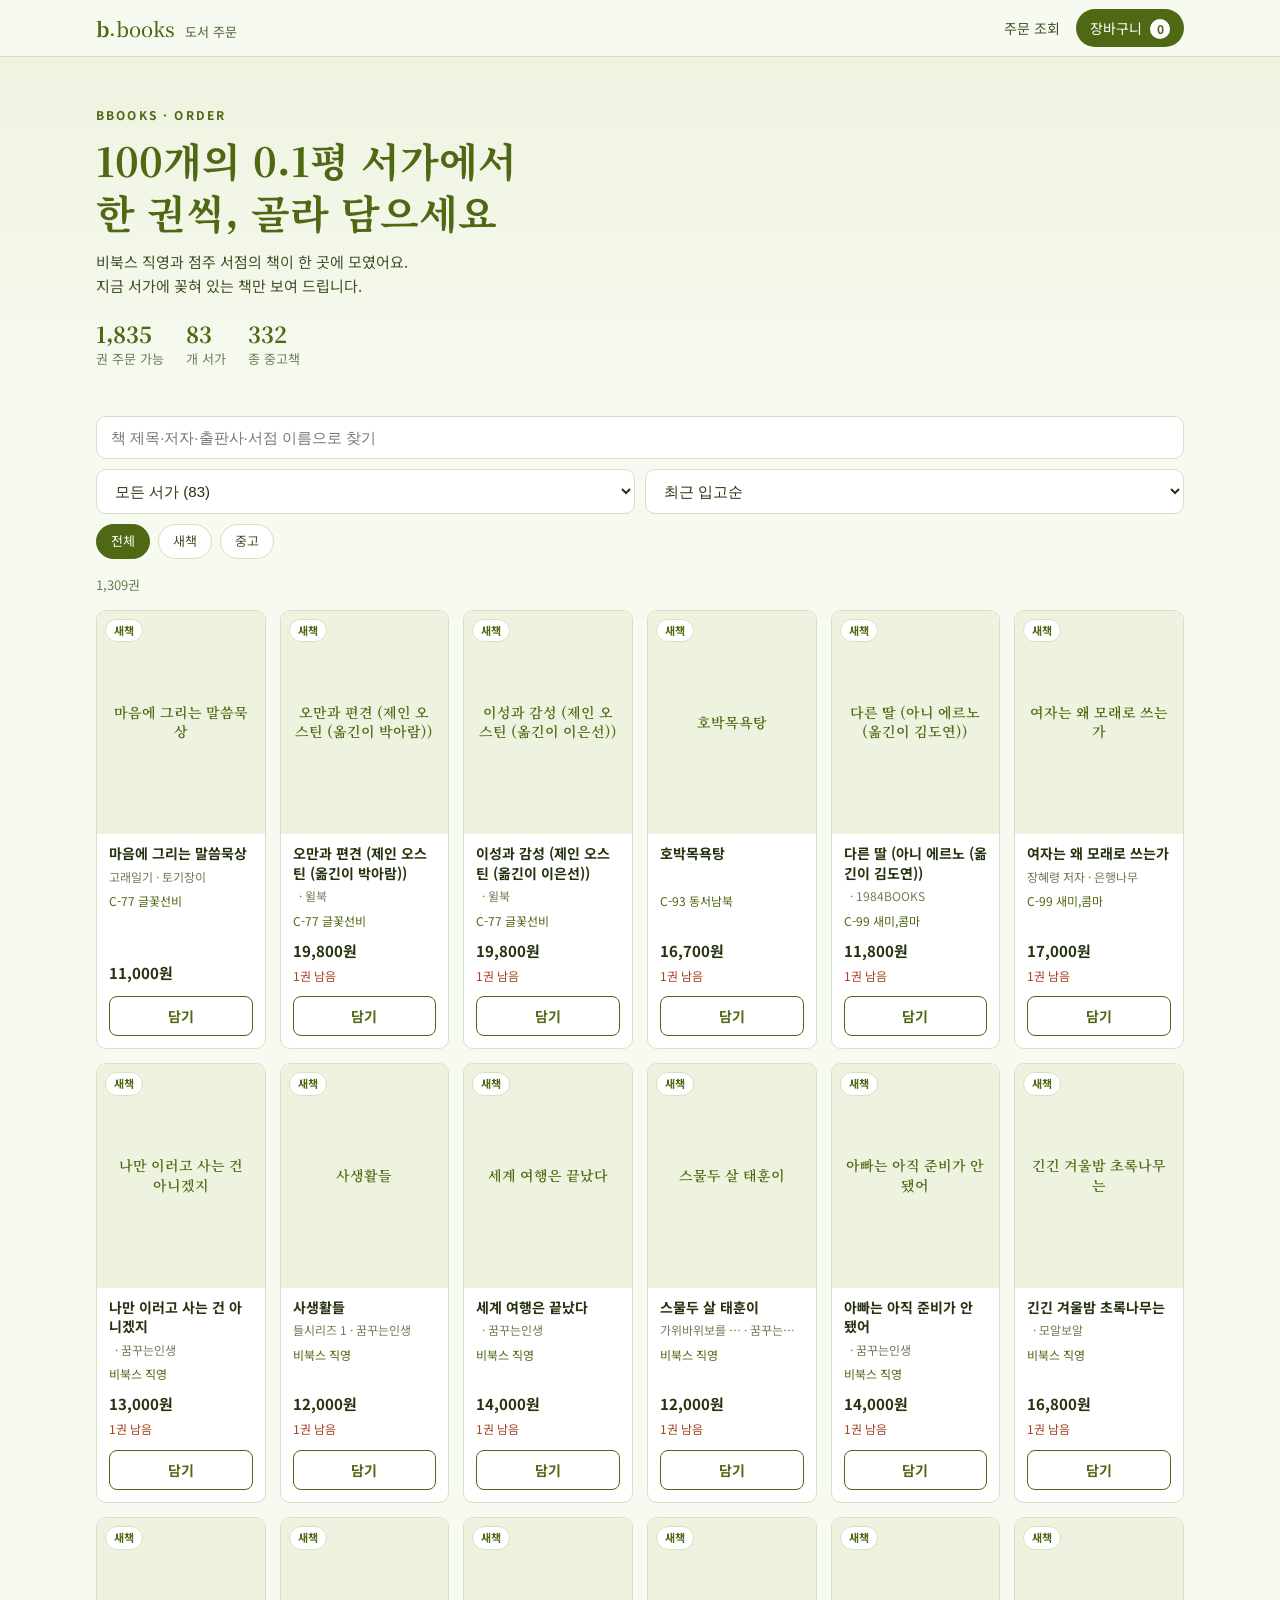
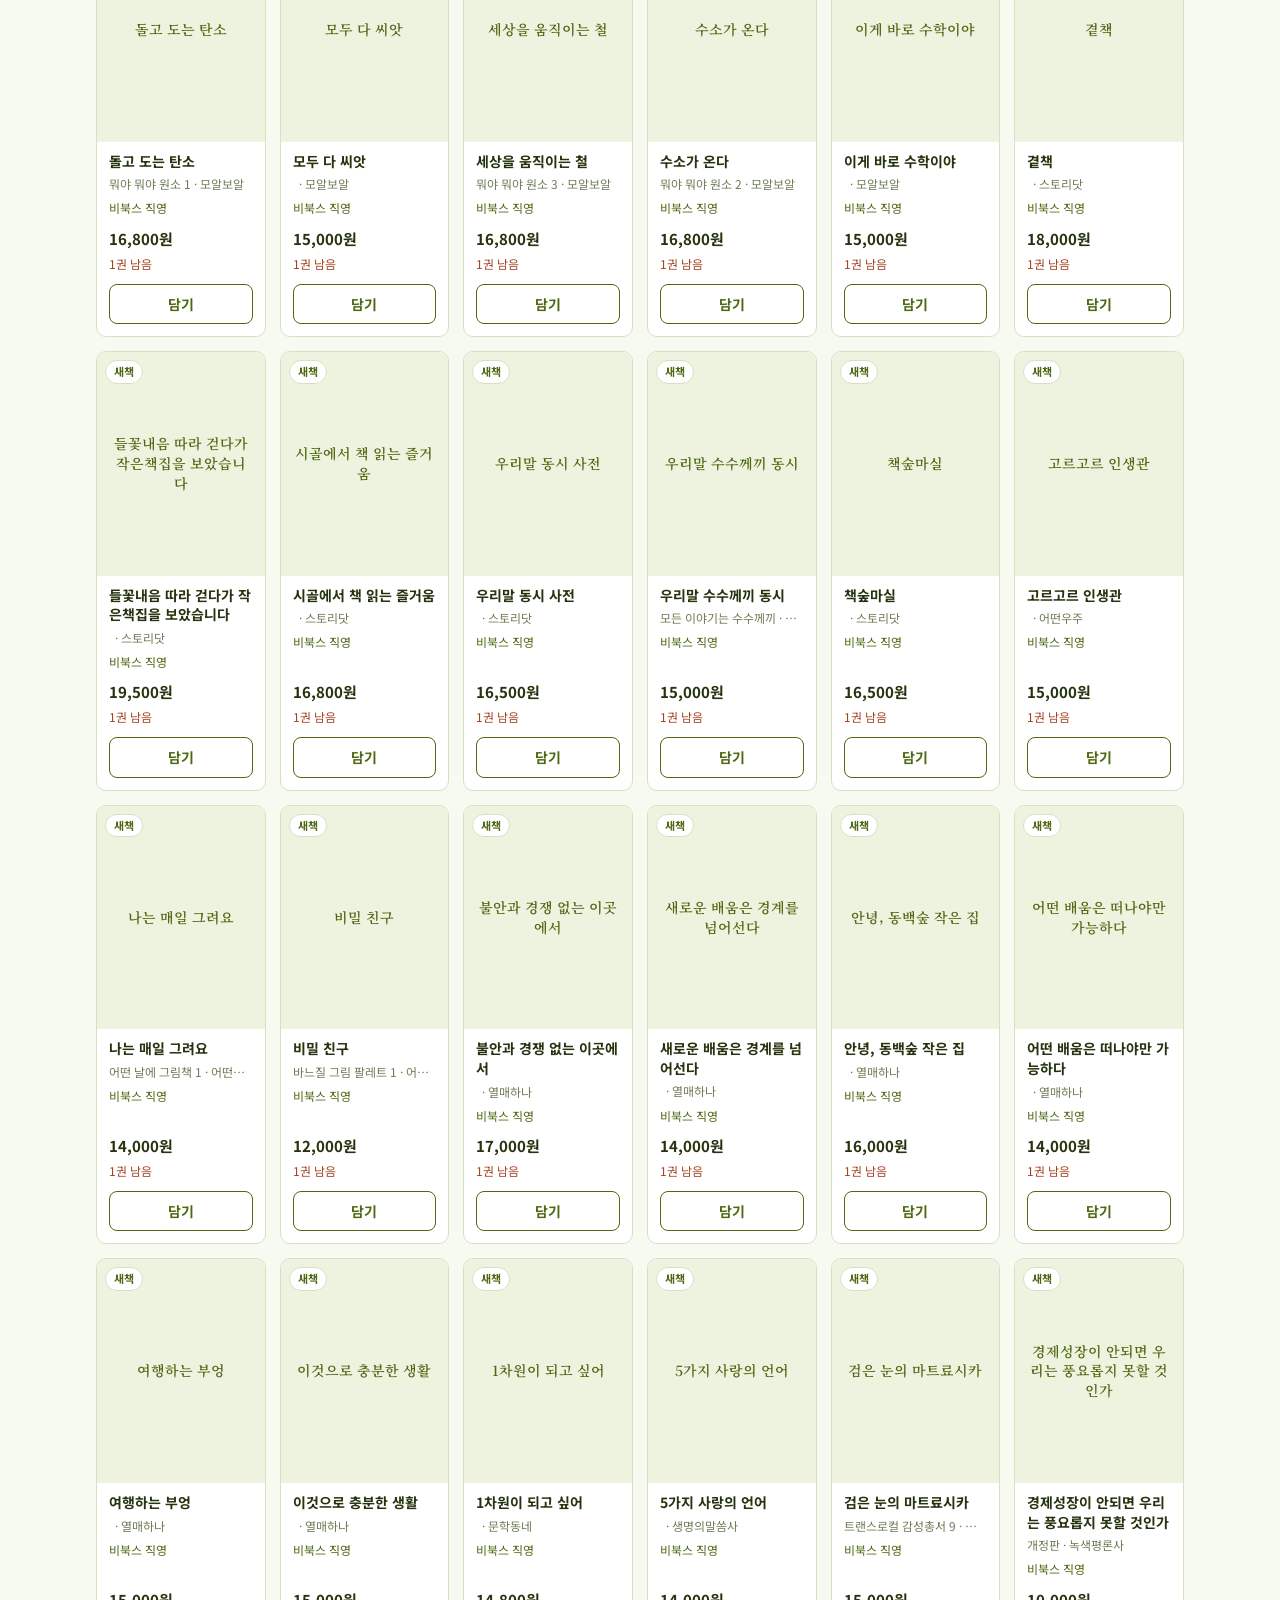
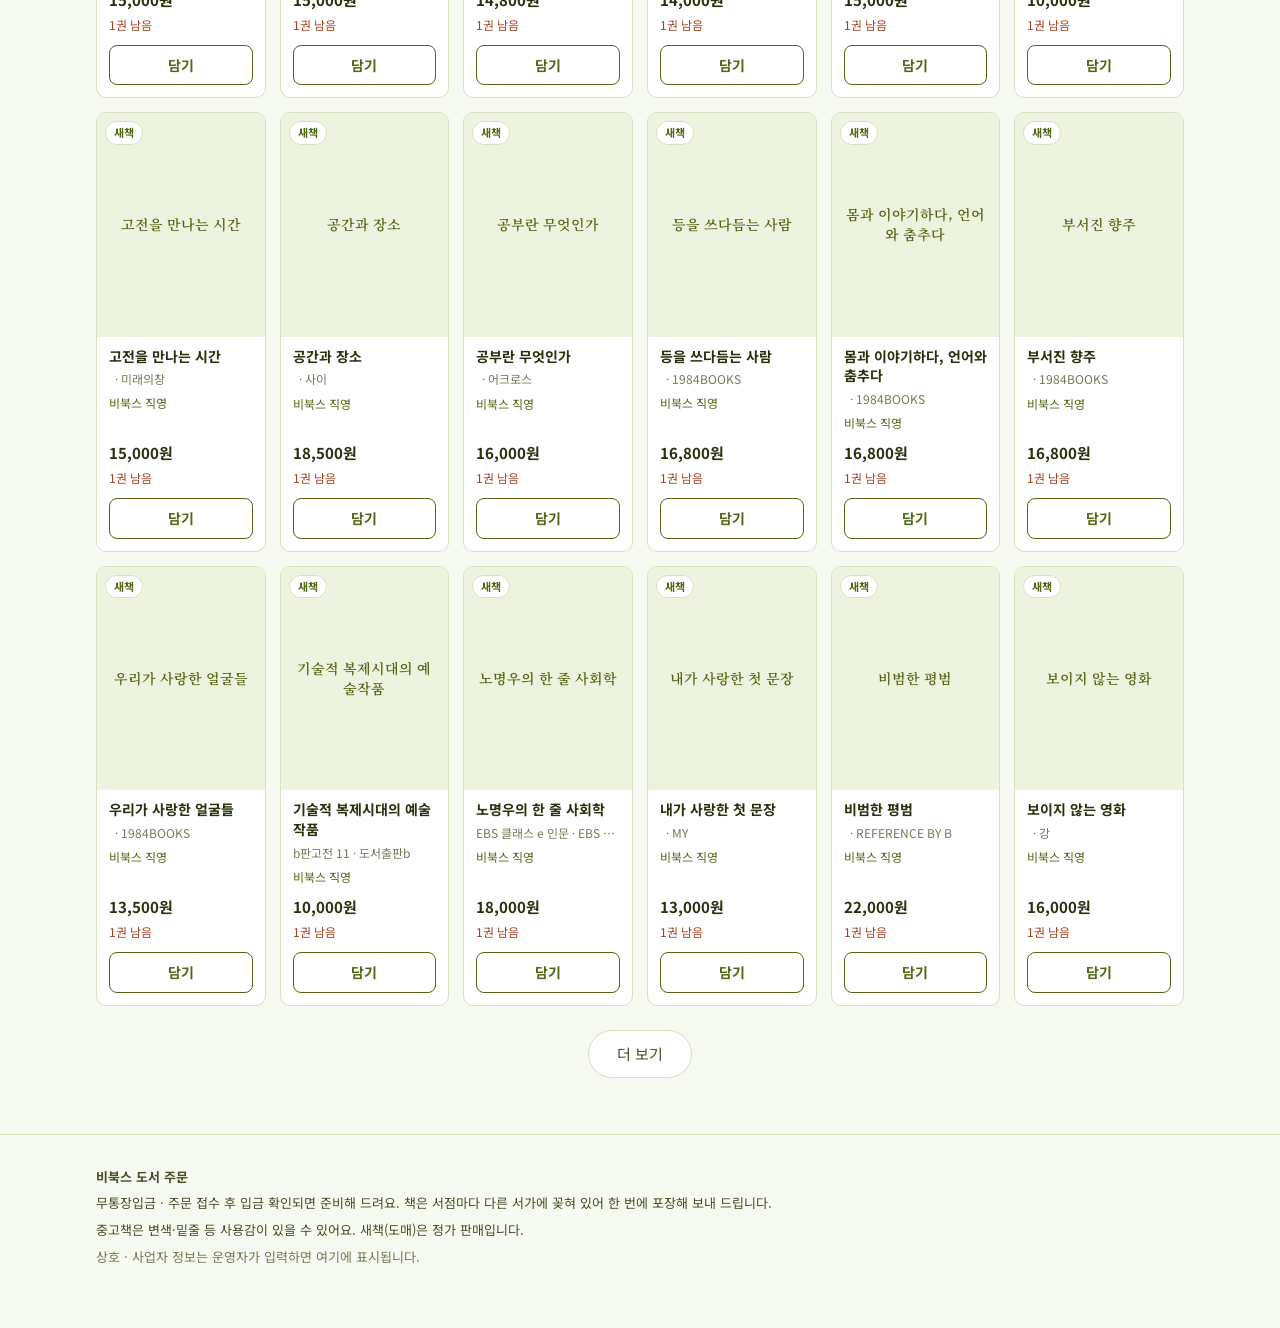
==== site/index.html @ f36ad6ed "feat: 비북스 도서 주문 사이트 초기 버전 Co-Authored-By: Claude Sonnet 5.5 <noreply@anthropic.com>" ====
<!doctype html>
<html lang="ko">
<head>
<meta charset="utf-8">
<meta name="viewport" content="width=device-width,initial-scale=1">
<title>비북스 도서 주문</title>
<meta name="description" content="비북스 직영과 100개 0.1평 서가의 책을 한 곳에서 주문하세요.">
<link rel="preconnect" href="https://fonts.googleapis.com"><link rel="preconnect" href="https://fonts.gstatic.com" crossorigin>
<link href="https://fonts.googleapis.com/css2?family=Noto+Serif+KR:wght@500;700&family=Noto+Sans+KR:wght@400;500;700&display=swap" rel="stylesheet">
<link rel="stylesheet" href="style.css">
</head>
<body>
<header class="top">
  <div class="wrap bar">
    <a class="logo" href="./">b<span>.books</span><em>도서 주문</em></a>
    <nav><a href="#lookup" id="lookupBtn">주문 조회</a><button id="cartBtn" class="cartbtn">장바구니 <b id="cartCount">0</b></button></nav>
  </div>
</header>

<section class="hero">
  <div class="wrap">
    <p class="eyebrow">BBOOKS · ORDER</p>
    <h1>100개의 0.1평 서가에서<br>한 권씩, 골라 담으세요</h1>
    <p class="sub">비북스 직영과 점주 서점의 책이 한 곳에 모였어요.<br>지금 서가에 꽂혀 있는 책만 보여 드립니다.</p>
    <div class="stats" id="stats"></div>
  </div>
</section>

<main class="wrap">
  <div class="tools">
    <input id="q" type="search" placeholder="책 제목·저자·출판사·서점 이름으로 찾기" aria-label="검색">
    <div class="row">
      <select id="shelf" aria-label="서가"></select>
      <select id="sort" aria-label="정렬">
        <option value="new">최근 입고순</option><option value="low">낮은 가격순</option>
        <option value="high">높은 가격순</option><option value="title">제목순</option>
      </select>
    </div>
    <div class="chips" id="cats"></div>
  </div>
  <p class="count" id="count"></p>
  <div class="grid" id="grid"><p class="empty">서가를 불러오는 중…</p></div>
  <button id="more" class="more" hidden>더 보기</button>
</main>

<footer>
  <div class="wrap">
    <b>비북스 도서 주문</b>
    <p>무통장입금 · 주문 접수 후 입금 확인되면 준비해 드려요. 책은 서점마다 다른 서가에 꽂혀 있어 한 번에 포장해 보내 드립니다.</p>
    <p>중고책은 변색·밑줄 등 사용감이 있을 수 있어요. 새책(도매)은 정가 판매입니다.</p>
    <p class="mute">상호 · 사업자 정보는 운영자가 입력하면 여기에 표시됩니다.</p>
  </div>
</footer>

<div id="scrim" hidden></div>
<aside id="drawer" hidden aria-label="장바구니"></aside>
<div id="modal" hidden></div>
<script src="config.js"></script>
<script src="app.js"></script>
</body>
</html>
---- site/style.css ----
:root{--paper:#f7faf0;--card:#fff;--line:#d6e0c2;--ink:#26330f;--ink2:#435028;--head:#4E6813;--muted:#6f7d57;--soft:#eef3e0;--lime:#c9dc8a;--warn:#a4411f;--r:10px}
@media (prefers-color-scheme:dark){:root{--paper:#11190a;--card:#1a2410;--line:#2f3d1c;--ink:#e9f1d6;--ink2:#c3d0a4;--head:#b5cf6a;--muted:#8e9d6e;--soft:#222e14;--lime:#4a5f1c;--warn:#e88b64}}
[hidden]{display:none!important}
*{box-sizing:border-box;margin:0}
html{-webkit-text-size-adjust:100%}
body{background:var(--paper);color:var(--ink);font:15px/1.6 "Noto Sans KR",system-ui,sans-serif;overflow-x:hidden}
a{color:inherit}button{font:inherit;cursor:pointer}
.wrap{max-width:1120px;margin:0 auto;padding:0 16px}
.top{position:sticky;top:0;z-index:20;background:color-mix(in srgb,var(--paper) 92%,transparent);backdrop-filter:blur(8px);border-bottom:1px solid var(--line)}
.bar{display:flex;align-items:center;justify-content:space-between;height:56px}
.logo{font:700 20px "Noto Serif KR",serif;color:var(--head);text-decoration:none}
.logo span{font-weight:500}.logo em{font:500 13px "Noto Sans KR";color:var(--muted);margin-left:10px;font-style:normal}
nav{display:flex;gap:6px;align-items:center}nav a{font-size:14px;color:var(--ink2);text-decoration:none;padding:8px 10px}
.cartbtn{background:var(--head);color:#fff;border:0;border-radius:999px;padding:8px 14px;font-size:14px}
.cartbtn b{display:inline-block;min-width:20px;margin-left:4px;background:#fff;color:var(--head);border-radius:999px;font-size:12px;line-height:20px;text-align:center}
.hero{padding:48px 0 28px;background:linear-gradient(var(--soft),var(--paper))}
.eyebrow{font-size:12px;letter-spacing:.18em;color:var(--head);font-weight:700}
.hero h1{font:700 clamp(26px,5.4vw,40px)/1.3 "Noto Serif KR",serif;color:var(--head);margin:10px 0 12px}
.sub{color:var(--ink2)}
.stats{display:flex;gap:22px;margin-top:20px;flex-wrap:wrap}
.stats div{font-size:13px;color:var(--muted)}.stats b{display:block;font:700 22px "Noto Serif KR",serif;color:var(--head)}
.tools{display:grid;gap:10px;padding:18px 0 6px}
#q,select{width:100%;padding:12px 14px;border:1px solid var(--line);border-radius:var(--r);background:var(--card);color:var(--ink);font-size:15px}
.row{display:grid;grid-template-columns:1fr 1fr;gap:10px}
.chips{display:flex;gap:8px;flex-wrap:wrap}
.chip{border:1px solid var(--line);background:var(--card);color:var(--ink2);border-radius:999px;padding:6px 14px;font-size:13px}
.chip.on{background:var(--head);color:#fff;border-color:var(--head)}
.count{font-size:13px;color:var(--muted);margin:10px 0 14px}
.grid{display:grid;grid-template-columns:repeat(auto-fill,minmax(168px,1fr));gap:14px}
.empty{grid-column:1/-1;text-align:center;color:var(--muted);padding:60px 0}
.card{background:var(--card);border:1px solid var(--line);border-radius:var(--r);display:flex;flex-direction:column;overflow:hidden}
.cov{aspect-ratio:3/4;background:var(--soft);display:grid;place-items:center;cursor:pointer;position:relative;overflow:hidden}
.cov img{width:100%;height:100%;object-fit:contain;padding:10px}
.cov .ph{padding:14px;text-align:center;font:600 14px/1.4 "Noto Serif KR",serif;color:var(--head)}
.tag{position:absolute;left:8px;top:8px;font-size:11px;font-weight:700;padding:2px 8px;border-radius:999px;background:var(--card);color:var(--head);border:1px solid var(--line)}
.tag.used{background:var(--lime);color:#26330f;border-color:var(--lime)}
.info{padding:10px 12px 12px;display:flex;flex-direction:column;gap:3px;flex:1}
.ttl{font-weight:700;font-size:14px;line-height:1.4;display:-webkit-box;-webkit-line-clamp:2;-webkit-box-orient:vertical;overflow:hidden;cursor:pointer}
.au{font-size:12px;color:var(--muted);white-space:nowrap;overflow:hidden;text-overflow:ellipsis}
.shelf{font-size:12px;color:var(--head);margin-top:2px}
.price{margin-top:auto;padding-top:6px;font-weight:700}.price s{font-weight:400;font-size:12px;color:var(--muted);margin-right:6px}
.stock{font-size:12px;color:var(--warn)}
.add{margin-top:8px;border:1px solid var(--head);background:transparent;color:var(--head);border-radius:8px;padding:8px;font-weight:700;font-size:14px}
.add:hover,.add.in{background:var(--head);color:#fff}
.more{display:block;margin:24px auto;border:1px solid var(--line);background:var(--card);color:var(--ink2);padding:11px 28px;border-radius:999px}
footer{margin-top:56px;padding:32px 0 60px;border-top:1px solid var(--line);font-size:13px;color:var(--ink2)}footer p{margin-top:6px}.mute{color:var(--muted)}
#scrim{position:fixed;inset:0;background:rgba(20,28,8,.45);z-index:30}
#drawer{position:fixed;top:0;right:0;bottom:0;width:min(420px,100%);background:var(--paper);z-index:40;display:flex;flex-direction:column;box-shadow:-8px 0 30px rgba(0,0,0,.2)}
.dh{display:flex;justify-content:space-between;align-items:center;padding:16px;border-bottom:1px solid var(--line);font:700 17px "Noto Serif KR",serif;color:var(--head)}
.x{background:none;border:0;font-size:24px;color:var(--ink2);line-height:1}
.db{flex:1;overflow:auto;padding:12px 16px}
.line{display:grid;grid-template-columns:52px 1fr auto;gap:10px;padding:10px 0;border-bottom:1px solid var(--line);align-items:center}
.line img,.line .ph2{width:52px;height:70px;object-fit:contain;background:var(--soft);border-radius:4px}
.line .t{font-weight:700;font-size:13.5px;line-height:1.35}.line .s{font-size:12px;color:var(--muted)}
.qty{display:flex;align-items:center;gap:6px;margin-top:4px}.qty button{width:26px;height:26px;border:1px solid var(--line);background:var(--card);border-radius:6px;color:var(--ink)}
.rm{background:none;border:0;color:var(--muted);font-size:12px;text-decoration:underline}
.df{padding:14px 16px;border-top:1px solid var(--line);background:var(--card)}
.sum{display:flex;justify-content:space-between;font-size:14px;margin-bottom:4px}.sum.big{font:700 17px "Noto Serif KR",serif;color:var(--head);margin:8px 0 12px}
.cta{width:100%;background:var(--head);color:#fff;border:0;border-radius:10px;padding:14px;font-weight:700;font-size:16px}.cta:disabled{opacity:.45}
#modal{position:fixed;inset:0;z-index:50;overflow:auto;padding:24px 12px;background:rgba(20,28,8,.5)}
.sheet{background:var(--paper);max-width:640px;margin:0 auto;border-radius:14px;padding:22px 20px 26px;position:relative}
.sheet .x{position:absolute;right:14px;top:10px}
.det{display:grid;grid-template-columns:140px 1fr;gap:18px}.det img{width:100%;border-radius:6px;background:var(--soft)}
.det h2{font:700 20px/1.35 "Noto Serif KR",serif;color:var(--head);margin-bottom:4px}
.desc{margin-top:16px;font-size:14px;color:var(--ink2);white-space:pre-line}
.others{margin-top:16px;border-top:1px solid var(--line);padding-top:12px;font-size:13px}.others div{display:flex;justify-content:space-between;padding:4px 0}
.form label{display:block;font-size:13px;font-weight:700;margin:14px 0 5px;color:var(--ink2)}
.form input,.form textarea{width:100%;padding:11px 12px;border:1px solid var(--line);border-radius:8px;background:var(--card);color:var(--ink);font:inherit}
.seg{display:grid;grid-template-columns:1fr 1fr;gap:8px}.seg label{margin:0;border:1px solid var(--line);border-radius:8px;padding:10px;background:var(--card);font-weight:500;cursor:pointer}
.seg input{width:auto;margin-right:6px}.box{background:var(--soft);border-radius:10px;padding:12px 14px;font-size:13.5px;margin-top:14px}
.ok{text-align:center;padding:20px 0}.ok h2{font:700 22px "Noto Serif KR",serif;color:var(--head)}.ono{font:700 24px "Noto Serif KR";margin:12px 0}
.demo{background:var(--lime);color:#26330f;font-size:12px;padding:6px 10px;border-radius:6px;display:inline-block;margin-bottom:10px}
@media(max-width:520px){.det{grid-template-columns:100px 1fr}.grid{grid-template-columns:repeat(2,1fr);gap:10px}.logo em{display:none}}
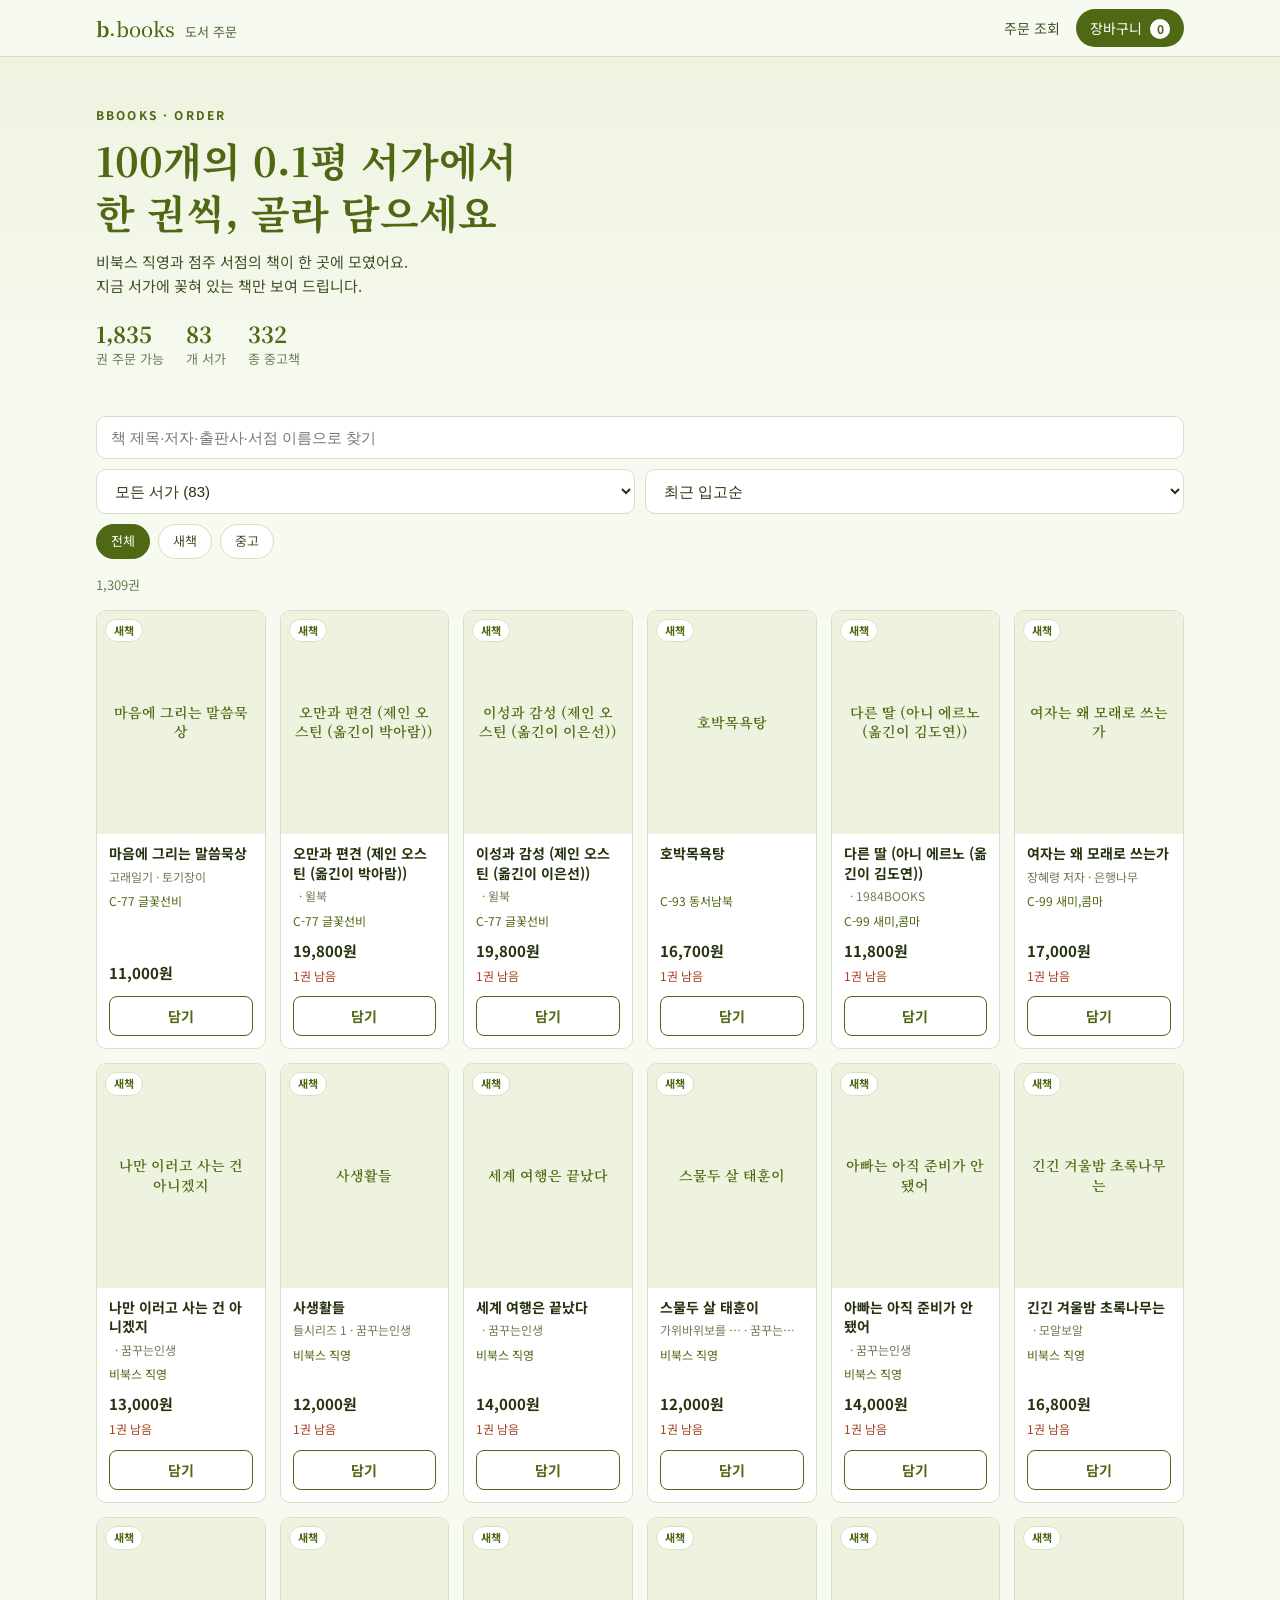
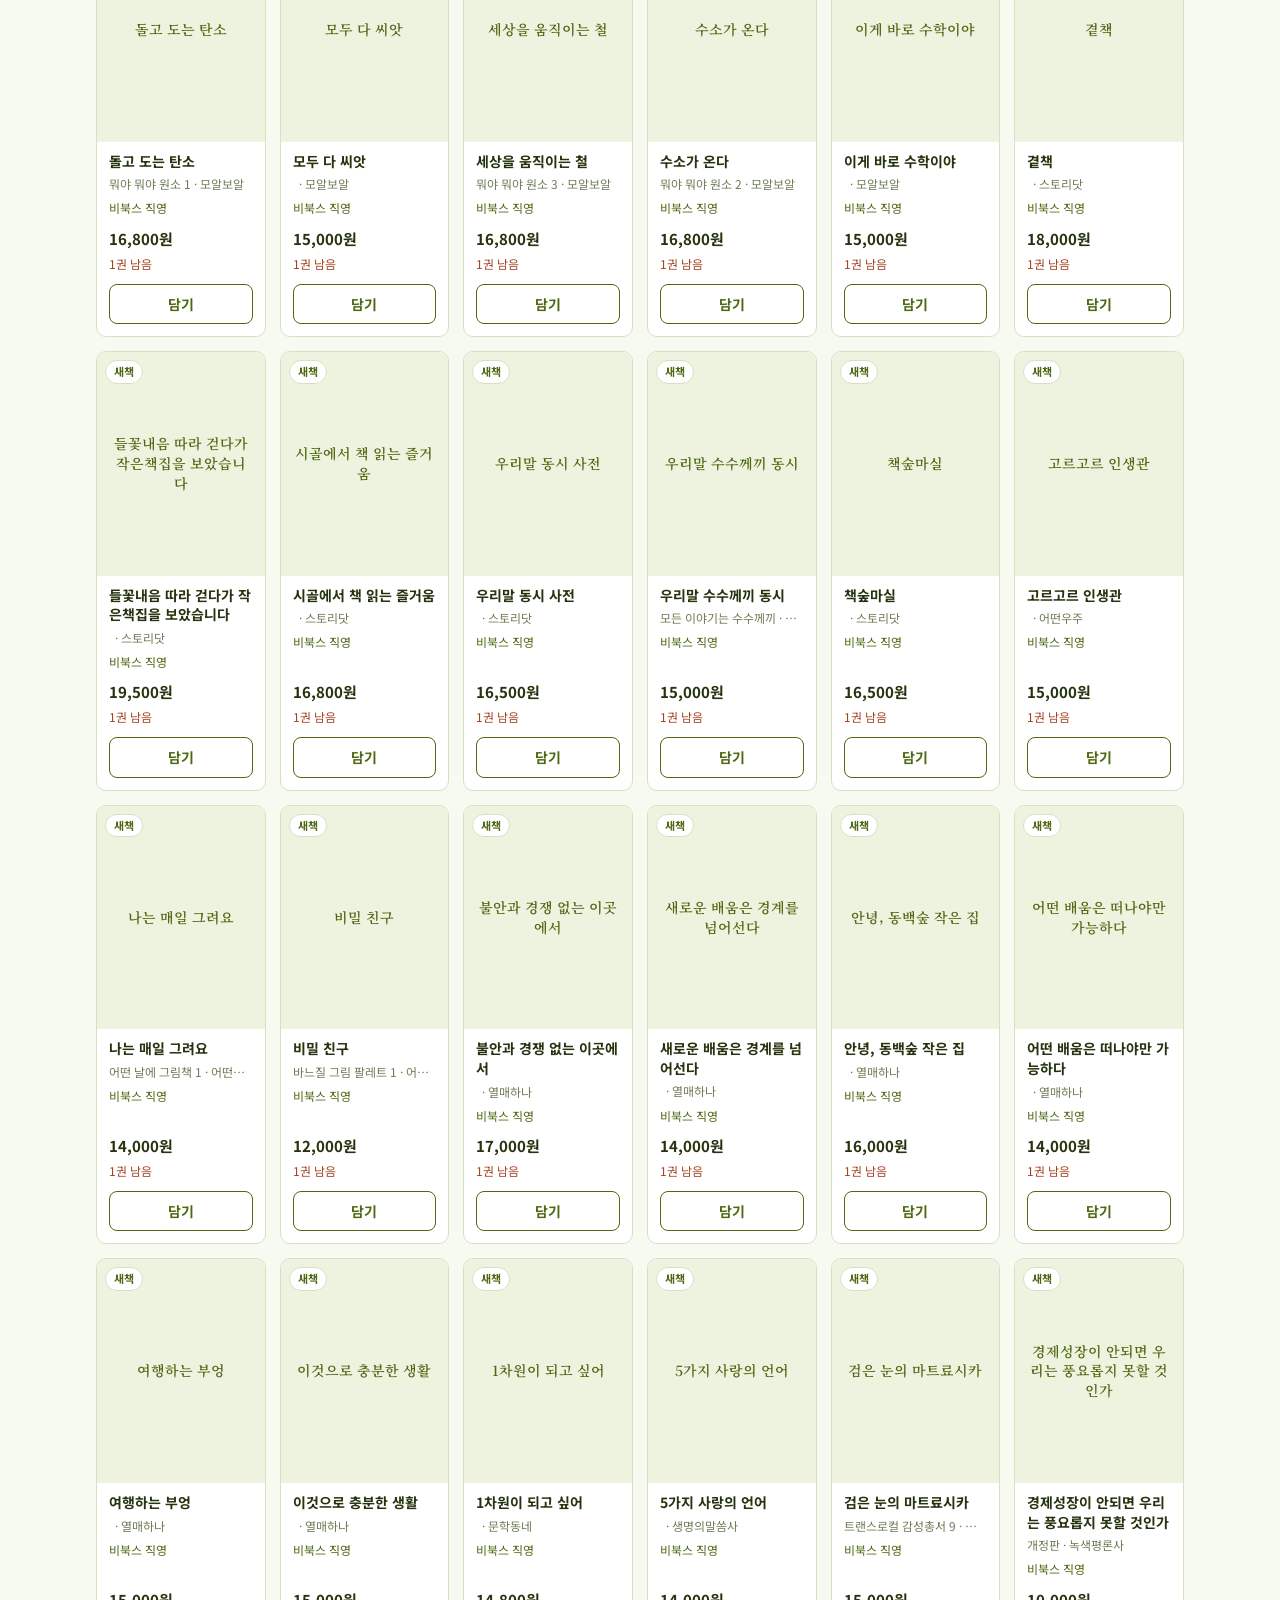
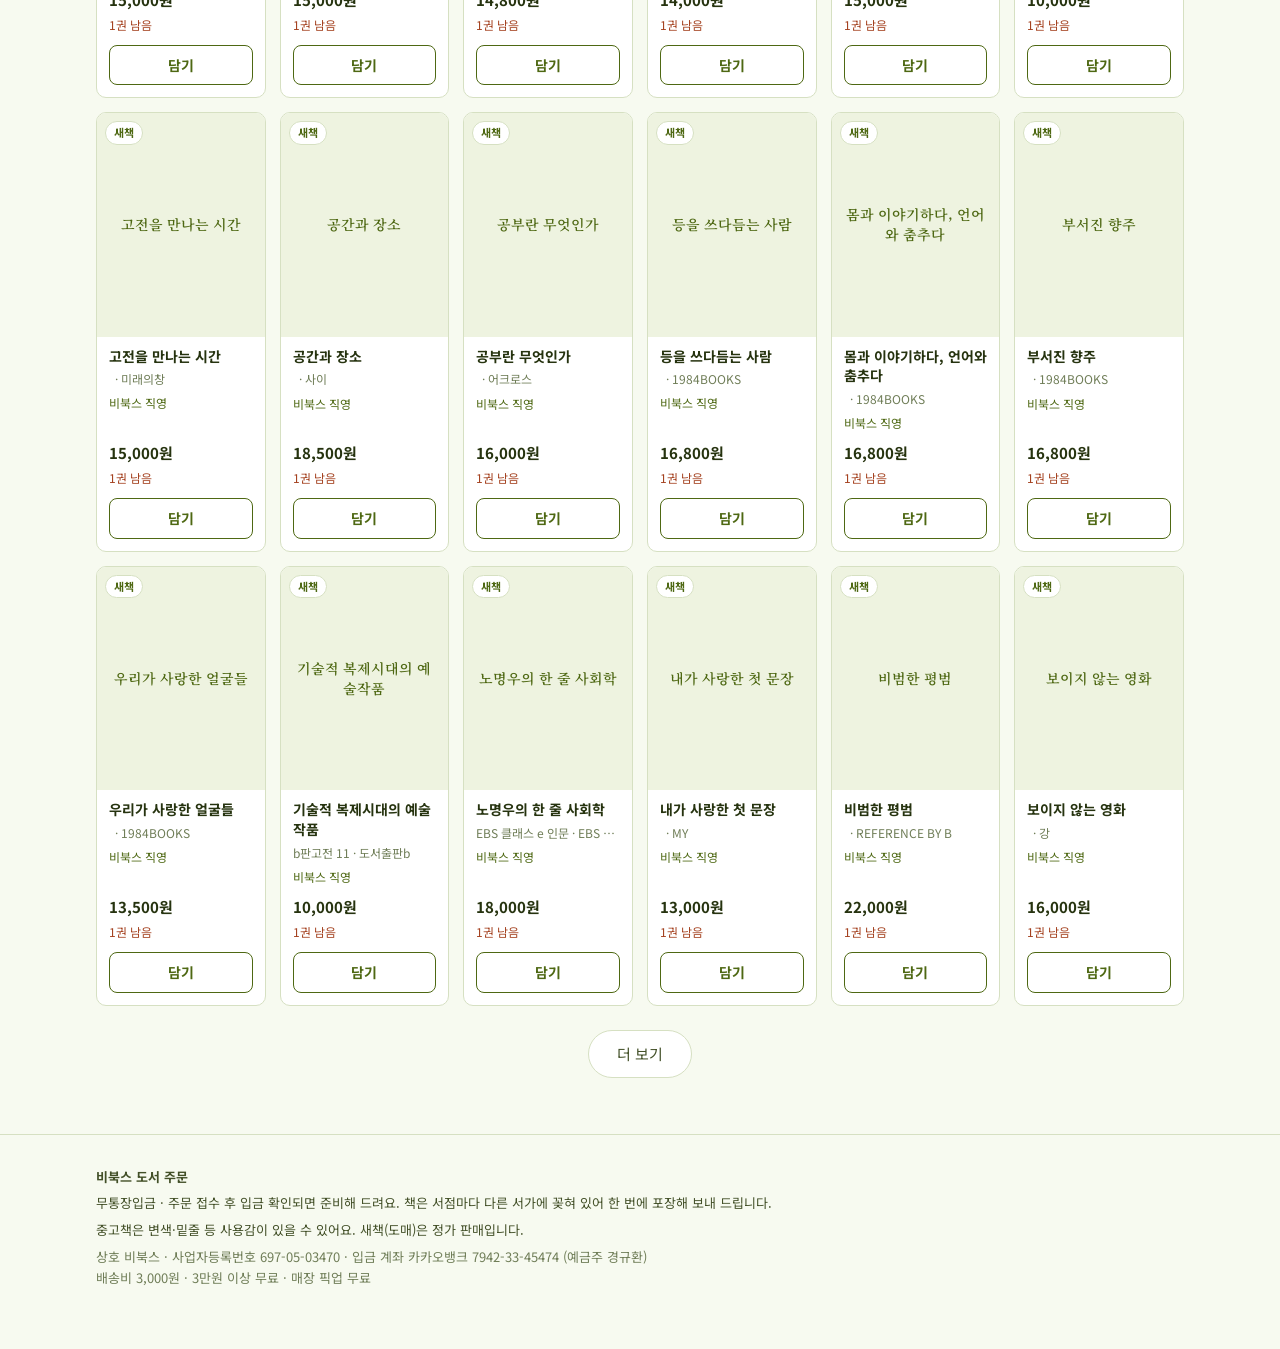
==== commit e98a6275: "feat: 입금계좌·사업자정보·배송비 반영, shop.bbooks.co.kr 도메인 Co-Authored-By: Claude Sonnet 5.5 <noreply@anthropic." ====
--- a/site/index.html
+++ b/site/index.html
@@ -48,7 +48,7 @@
     <b>비북스 도서 주문</b>
     <p>무통장입금 · 주문 접수 후 입금 확인되면 준비해 드려요. 책은 서점마다 다른 서가에 꽂혀 있어 한 번에 포장해 보내 드립니다.</p>
     <p>중고책은 변색·밑줄 등 사용감이 있을 수 있어요. 새책(도매)은 정가 판매입니다.</p>
-    <p class="mute">상호 · 사업자 정보는 운영자가 입력하면 여기에 표시됩니다.</p>
+    <p class="mute">상호 비북스 · 사업자등록번호 697-05-03470 · 입금 계좌 카카오뱅크 7942-33-45474 (예금주 경규환)<br>배송비 3,000원 · 3만원 이상 무료 · 매장 픽업 무료</p>
   </div>
 </footer>
 
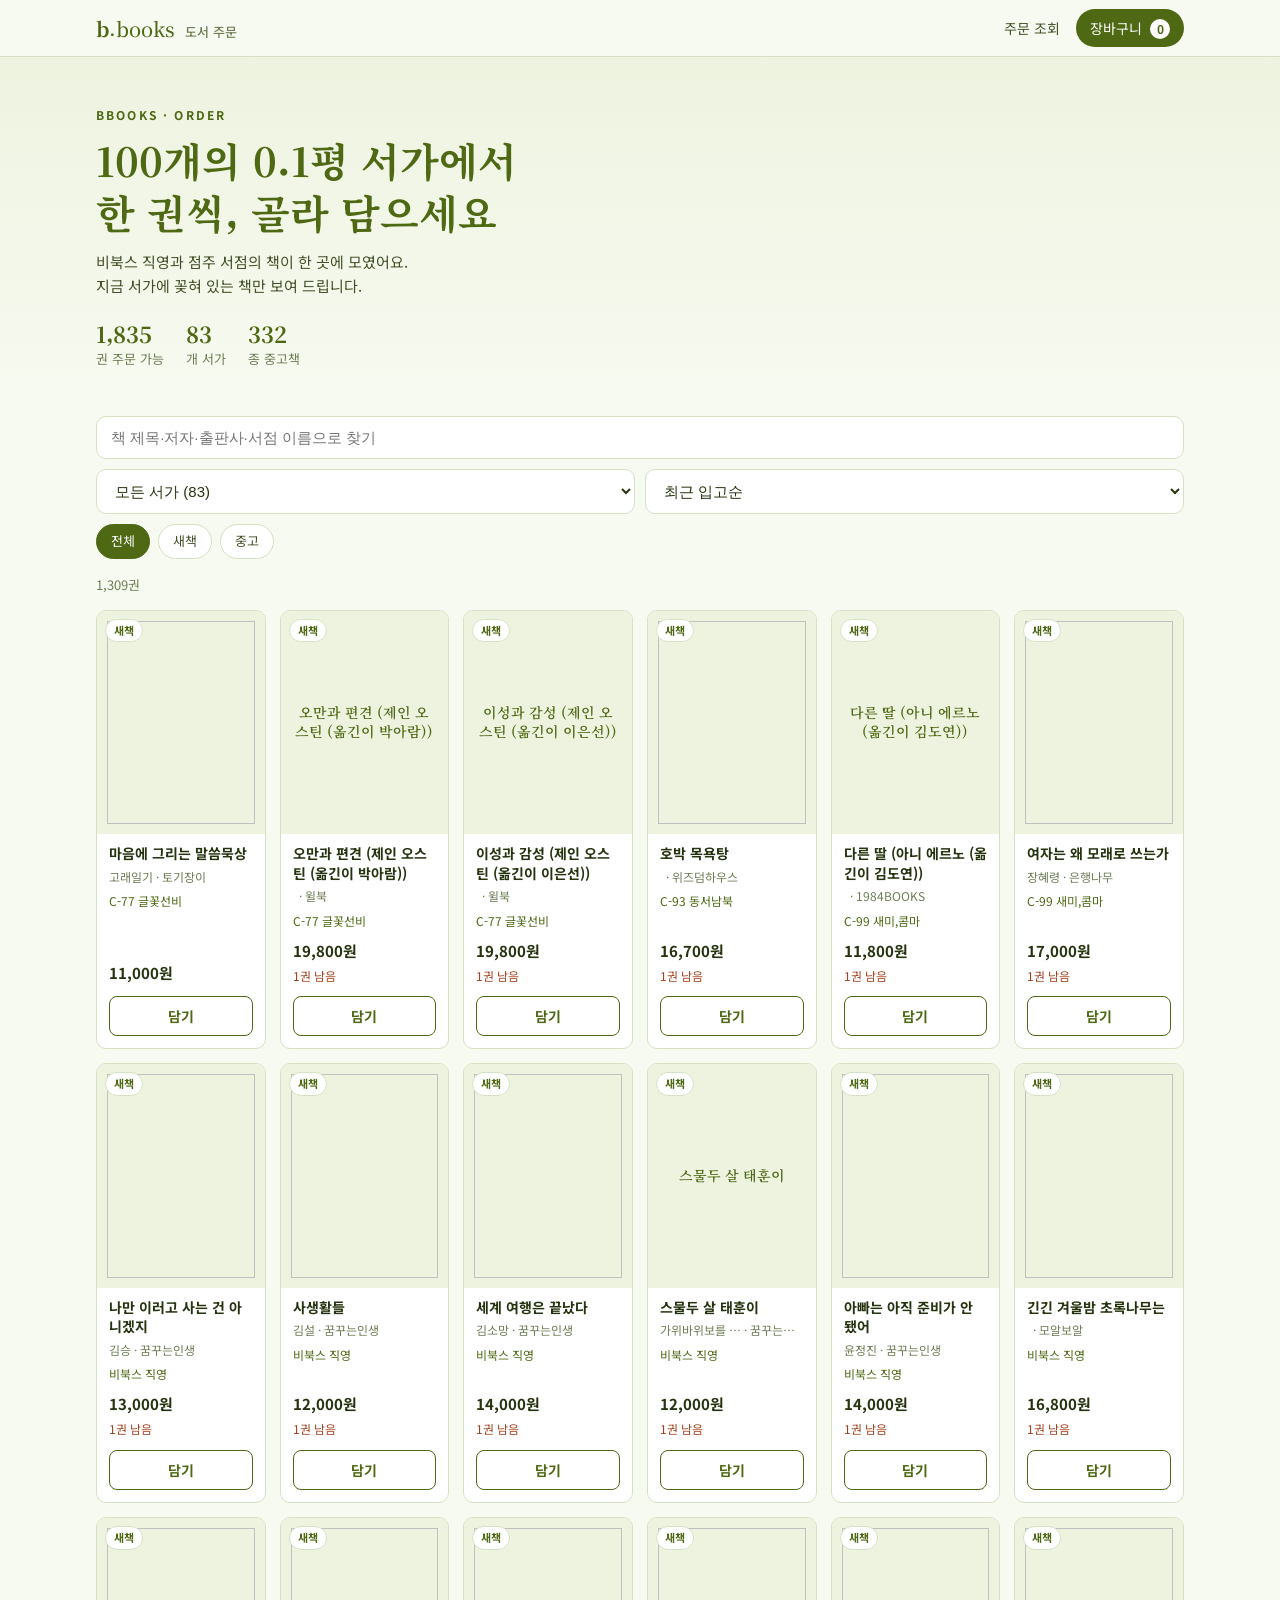
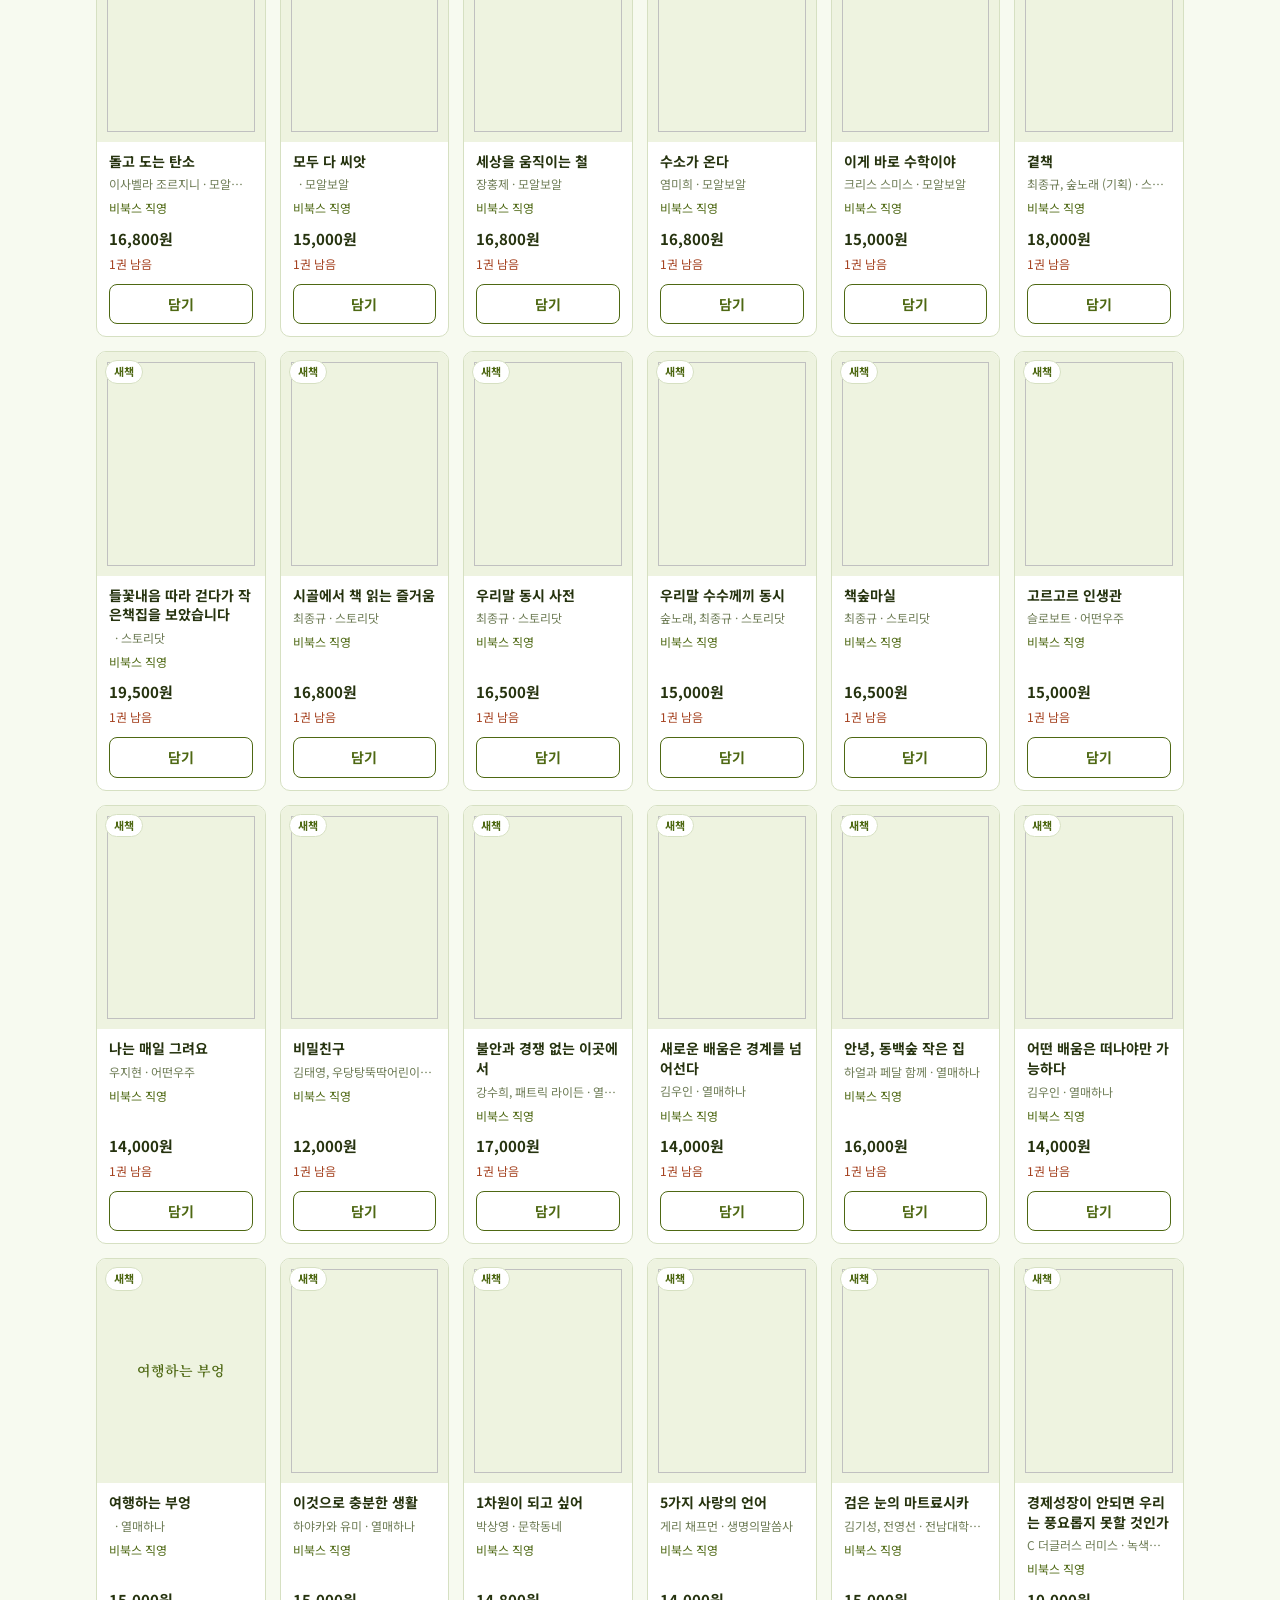
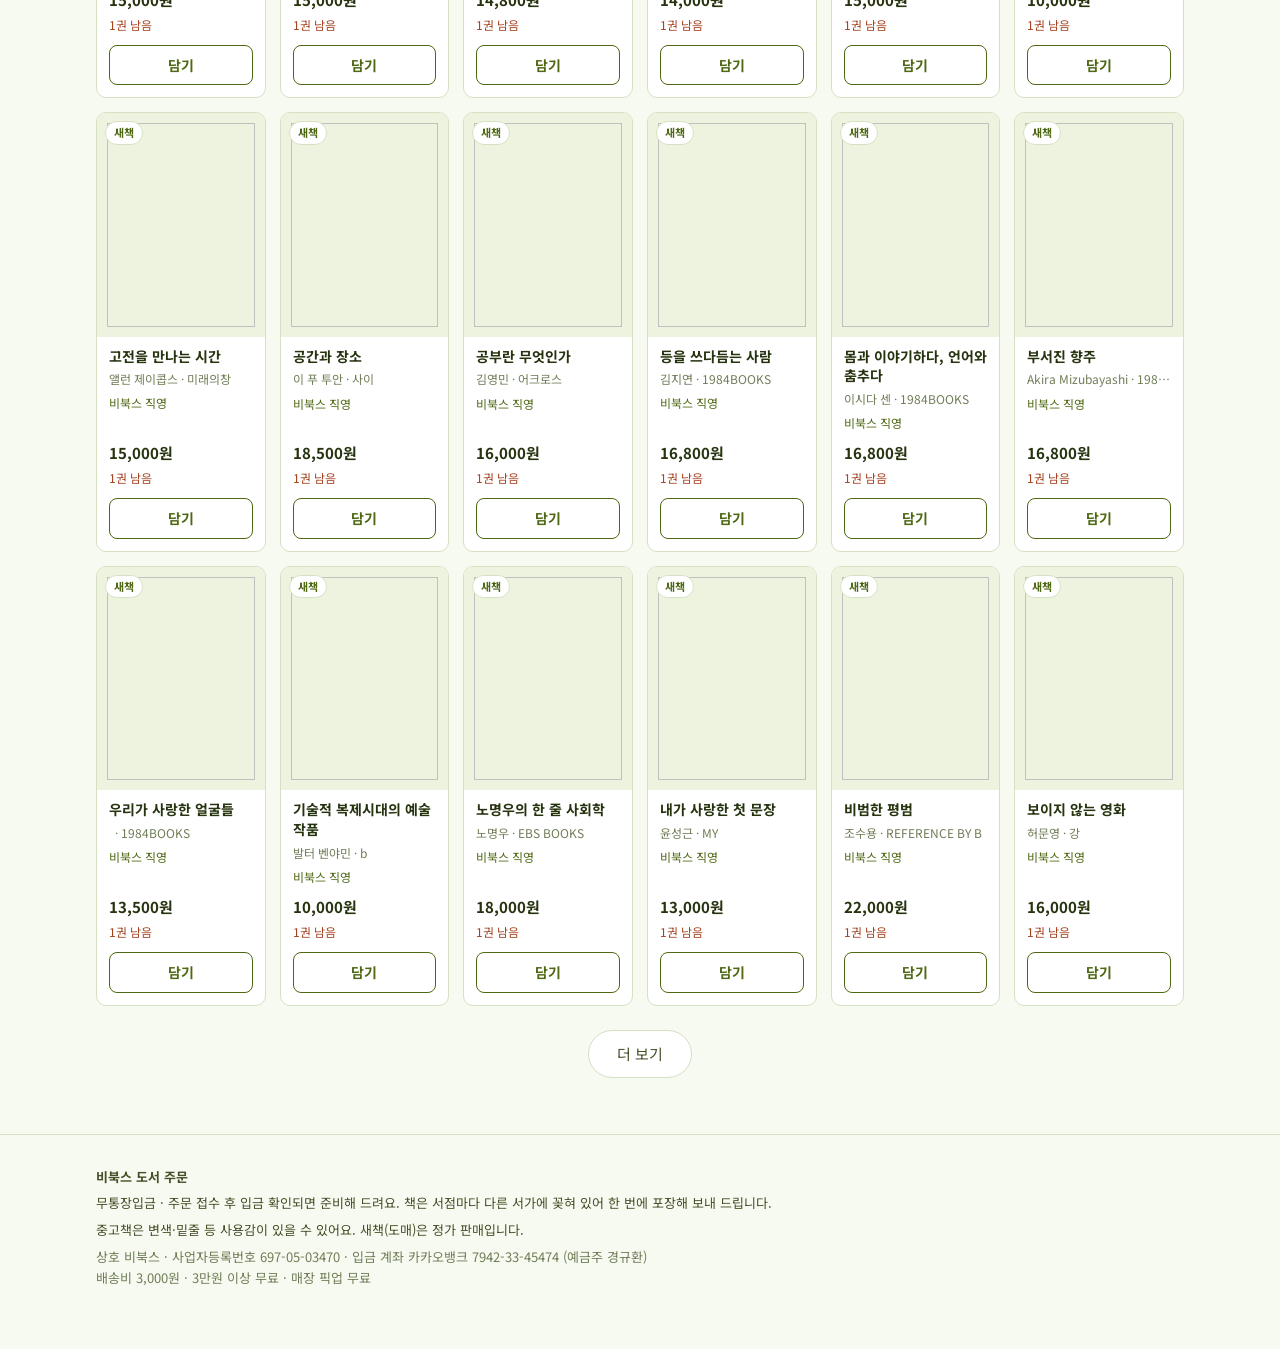
==== commit dde0567c: "fix: 정적 파일 캐시 무효화(버전 쿼리) Co-Authored-By: Claude Sonnet 5.5 <noreply@anthropic.com>" ====
--- a/site/index.html
+++ b/site/index.html
@@ -7,7 +7,7 @@
 <meta name="description" content="비북스 직영과 100개 0.1평 서가의 책을 한 곳에서 주문하세요.">
 <link rel="preconnect" href="https://fonts.googleapis.com"><link rel="preconnect" href="https://fonts.gstatic.com" crossorigin>
 <link href="https://fonts.googleapis.com/css2?family=Noto+Serif+KR:wght@500;700&family=Noto+Sans+KR:wght@400;500;700&display=swap" rel="stylesheet">
-<link rel="stylesheet" href="style.css">
+<link rel="stylesheet" href="style.css?v=__V__">
 </head>
 <body>
 <header class="top">
@@ -55,7 +55,7 @@
 <div id="scrim" hidden></div>
 <aside id="drawer" hidden aria-label="장바구니"></aside>
 <div id="modal" hidden></div>
-<script src="config.js"></script>
-<script src="app.js"></script>
+<script src="config.js?v=__V__"></script>
+<script src="app.js?v=__V__"></script>
 </body>
 </html>
